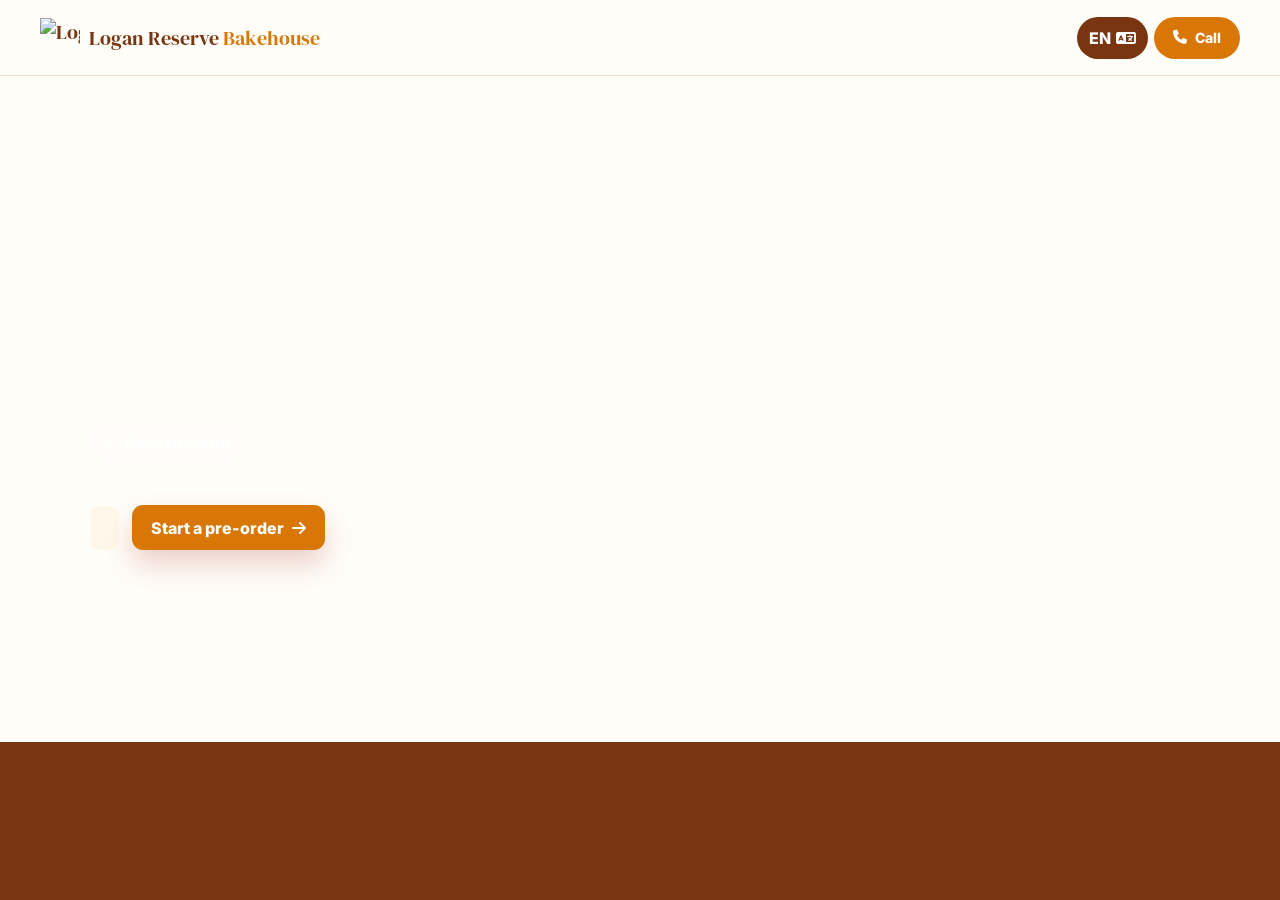
==== banh-mi/index.html @ 77ec1f3f "Update navigation and mobile menu layout" ====
<!DOCTYPE html><html lang="en"><head><meta charset="UTF-8"><meta name="viewport" content="width=device-width, initial-scale=1.0"><title>Banh Mi | Logan Reserve Bakehouse</title><link rel="icon" href="../images/favicon.png"><link rel="preconnect" href="https://fonts.googleapis.com"><link rel="preconnect" href="https://fonts.gstatic.com" crossorigin><link href="https://fonts.googleapis.com/css2?family=DM+Serif+Display&family=Inter:wght@300;400;600;700;800&display=swap" rel="stylesheet"><link rel="stylesheet" href="https://cdnjs.cloudflare.com/ajax/libs/font-awesome/6.4.0/css/all.min.css"><link rel="stylesheet" href="../styles.css"></head><body class="subpage" data-page="category" data-category="banh-mi" data-depth="../"><nav class="nav"><div class="nav-inner"><a href="../" class="nav-logo"><img src="../images/favicon.png" alt="Logan Reserve Bakehouse Logo" class="nav-logo-img"><span>Logan Reserve <strong>Bakehouse</strong></span></a><div class="nav-actions"><button class="language-toggle" type="button" data-lang-toggle><span data-lang-current>EN</span><i class="fa-solid fa-language"></i></button><a href="tel:+61734167399" class="nav-action nav-action--phone"><i class="fa-solid fa-phone"></i><span data-i18n="nav.call">Call</span></a></div></div></nav><main><section class="category-hero"><div class="category-hero-content"><a href="../#menu" class="back-link"><i class="fa-solid fa-arrow-left"></i><span data-i18n="category.back">Back to menu</span></a><h1 id="categoryTitle"></h1><p id="categoryIntro"></p><div class="category-meta"><span class="category-count" id="categoryCount"></span><a class="btn btn-primary" id="categoryOrder" href="../order/"><span data-i18n="category.order">Start a pre-order</span><i class="fa-solid fa-arrow-right"></i></a></div></div></section><section class="listing-section"><div class="container listing-grid" id="categoryItems"></div></section></main><script src="../menu-data.js"></script><script src="../site.js"></script></body></html>
---- styles.css ----
:root {
    --cream: #fff8ea;
    --paper: #fffdf8;
    --white: #ffffff;
    --gold: #d97706;
    --gold-dark: #78350f;
    --green: #166534;
    --ink: #17120d;
    --muted: #6f665c;
    --line: #eadbc3;
    --shadow: 0 20px 55px rgba(69, 26, 3, 0.15);
    --nav-h: 76px;
}

*, *::before, *::after { box-sizing: border-box; margin: 0; padding: 0; }

html {
    scroll-behavior: smooth;
    overflow-x: hidden;
    background: var(--gold-dark);
    max-width: 100%;
    background-color: var(--gold-dark);
}

body {
    min-height: 100%;
    width: 100%;
    overflow-x: hidden;
    background: var(--paper);
    color: var(--ink);
    font-family: "Inter", sans-serif;
    -webkit-font-smoothing: antialiased;
    max-width: 100%;
    background-color: var(--gold-dark);
}

img { display: block; max-width: 100%; height: auto; }
a { color: inherit; text-decoration: none; }
button, input, select, textarea { font: inherit; }

.container {
    width: min(100% - 2.5rem, 1200px);
    margin-inline: auto;
}

.section-snap {
    min-height: 100svh;
    display: flex;
    align-items: center;
    scroll-margin-top: var(--nav-h);
}

.section-title {
    font-family: "DM Serif Display", serif;
    font-size: clamp(2rem, 4vw, 3.2rem);
    line-height: 1.05;
    color: var(--gold-dark);
    letter-spacing: 0;
}

.section-title--light { color: var(--white); }

.section-sub, .section-lead {
    color: var(--muted);
    line-height: 1.75;
    max-width: 680px;
    margin-top: 0.65rem;
}

.section-title-center {
    text-align: center;
    display: grid;
    justify-items: center;
    gap: 0.45rem;
    margin-bottom: 2rem;
}

.eyebrow {
    color: var(--gold);
    font-size: 0.78rem;
    font-weight: 800;
    letter-spacing: 0.08em;
    text-transform: uppercase;
}

.btn {
    display: inline-flex;
    align-items: center;
    justify-content: center;
    gap: 0.5rem;
    min-height: 44px;
    padding: 0.78rem 1.2rem;
    border: 0;
    border-radius: 0.7rem;
    cursor: pointer;
    font-weight: 800;
    transition: transform 0.15s, box-shadow 0.2s, background 0.2s;
}

.btn:hover { transform: translateY(-1px); }
.btn-lg { min-height: 52px; padding-inline: 1.6rem; }
.btn-primary { color: var(--white); background: var(--gold); box-shadow: 0 14px 28px rgba(168, 50, 37, 0.22); }
.btn-primary:hover { background: #8e291f; }
.btn-outline { color: var(--gold-dark); background: var(--white); border: 1px solid var(--line); }
.btn-outline:hover { box-shadow: 0 10px 24px rgba(69, 26, 3, 0.12); }

.nav {
    position: fixed;
    inset: 0 0 auto;
    z-index: 100;
    height: var(--nav-h);
    background: rgba(255, 253, 248, 0.96);
    backdrop-filter: blur(12px);
    border-bottom: 1px solid rgba(234, 219, 195, 0.8);
}

.nav-inner {
    width: min(100% - 1.4rem, 1200px);
    height: 100%;
    margin-inline: auto;
    display: flex;
    align-items: center;
    gap: 1rem;
}

.nav-logo {
    display: inline-flex;
    align-items: center;
    gap: 0.55rem;
    min-width: 0;
    color: var(--gold-dark);
    font-family: "DM Serif Display", serif;
    font-size: 1.25rem;
    white-space: nowrap;
}

.nav-logo strong { color: var(--gold); font-weight: 400; }
.nav-logo-img { width: 40px; height: 40px; object-fit: contain; }

.nav-actions {
    display: flex;
    align-items: center;
    justify-content: flex-end;
    margin-left: auto;
    gap: 0.4rem;
}

.language-toggle, .nav-action {
    display: inline-flex;
    align-items: center;
    justify-content: center;
    min-width: 42px;
    height: 42px;
    border-radius: 999px;
    border: 0;
    color: var(--white);
    cursor: pointer;
}

.language-toggle {
    gap: 0.3rem;
    padding: 0 0.75rem;
    background: var(--gold-dark);
    font-weight: 800;
}

.nav-action {
    --action-color: var(--gold);
    background: var(--action-color);
    padding: 0 0.7rem;
    font-size: 0.88rem;
    font-weight: 800;
}

.nav-action-logo { width: 1.4rem; height: 1.4rem; object-fit: contain; filter: brightness(0) invert(1); }
.nav-action-logo--uber { width: 2rem; }
.nav-action--doordash { --action-color: #eb1700; }
.nav-action--uber { --action-color: #06a85b; min-width: 50px; }
.nav-action--phone { --action-color: var(--gold); gap: 0.45rem; min-width: 86px; }

.hero {
    position: relative;
    min-height: 100svh;
    padding-top: var(--nav-h);
    text-align: center;
    background:
        radial-gradient(circle at 18% 22%, rgba(245, 158, 11, 0.18), transparent 28rem),
        radial-gradient(circle at 82% 68%, rgba(168, 50, 37, 0.12), transparent 26rem),
        var(--cream);
    overflow: hidden;
}

.hero-img {
    position: absolute;
    display: block;
    overflow: hidden;
    border: 5px solid rgba(255,255,255,0.92);
    box-shadow: var(--shadow);
    pointer-events: none;
    z-index: 1;
}

.hero-img img { width: 100%; height: 100%; object-fit: cover; }
.hero-img--left { left: -1.7rem; top: 15%; width: 118px; height: 158px; border-radius: 46% 54% 42% 58%; transform: rotate(-8deg); }
.hero-img--right { right: -1.8rem; bottom: 8%; width: 112px; height: 150px; border-radius: 54% 46% 58% 42%; transform: rotate(8deg); }

.hero-content {
    position: relative;
    z-index: 2;
    width: min(100% - 2.5rem, 740px);
    margin-inline: auto;
    overflow: hidden;
}

.hero-badge {
    display: inline-flex;
    align-items: center;
    gap: 0.55rem;
    margin-bottom: 1.1rem;
    padding: 0.45rem 0.9rem;
    border-radius: 999px;
    background: rgba(255, 255, 255, 0.78);
    color: var(--gold-dark);
    border: 1px solid var(--line);
    font-weight: 800;
    font-size: 0.82rem;
}

.hero-badge-dot {
    width: 9px;
    height: 9px;
    border-radius: 999px;
    background: #22c55e;
    box-shadow: 0 0 0 5px rgba(34, 197, 94, 0.15);
}

.hero-heading {
    font-family: "DM Serif Display", serif;
    font-size: clamp(3.1rem, 8vw, 6rem);
    line-height: 0.98;
    color: var(--gold-dark);
}

.hero-heading-accent { color: var(--gold); }

.hero-sub {
    margin: 1.25rem auto 0;
    color: var(--muted);
    font-size: clamp(1rem, 2vw, 1.2rem);
    line-height: 1.8;
    max-width: 640px;
    overflow-wrap: break-word;
}

.hero-actions {
    display: flex;
    justify-content: center;
    flex-wrap: wrap;
    gap: 0.8rem;
    margin-top: 2rem;
}

.updates-section {
    background: var(--white);
    padding: 5rem 0;
    border-block: 1px solid var(--line);
}

.section-header {
    display: flex;
    align-items: flex-end;
    justify-content: space-between;
    gap: 1rem;
    margin-bottom: 1.5rem;
}

.fb-link {
    display: inline-flex;
    align-items: center;
    gap: 0.45rem;
    color: var(--gold);
    font-weight: 800;
    white-space: nowrap;
}

.updates-scroll {
    display: flex;
    gap: 1rem;
    overflow-x: auto;
    overflow-y: hidden;
    padding-bottom: 0.3rem;
    scroll-snap-type: x proximity;
    scrollbar-width: none;
    overscroll-behavior: contain;
    touch-action: pan-x;
}

.updates-scroll::-webkit-scrollbar { display: none; }

.update-card {
    flex: 0 0 min(315px, calc(100vw - 2.5rem));
    overflow: hidden;
    background: var(--cream);
    border: 1px solid var(--line);
    border-radius: 0.7rem;
    scroll-snap-align: start;
}

.update-card-img { height: 205px; background: var(--line); cursor: pointer; }
.update-card-img img, .update-card-img video { width: 100%; height: 100%; object-fit: cover; }
.update-card-body { padding: 1rem 1.1rem 1.2rem; }
.update-date { display: inline-flex; gap: 0.35rem; color: var(--gold); font-size: 0.76rem; font-weight: 800; margin-bottom: 0.45rem; }
.update-title { color: var(--gold-dark); font-family: "DM Serif Display", serif; font-size: 1.12rem; line-height: 1.25; }

.menu-section {
    background: var(--paper);
    padding: 5.5rem 0;
}

.category-grid {
    display: grid;
    grid-template-columns: 1fr;
    gap: 1rem;
}

.category-card {
    position: relative;
    min-height: 250px;
    overflow: hidden;
    border-radius: 0.8rem;
    background-image: var(--card-image);
    background-size: cover;
    background-position: center;
    box-shadow: var(--shadow);
    isolation: isolate;
    transition: transform 0.18s, box-shadow 0.2s;
}

.category-card:hover {
    transform: translateY(-3px);
    box-shadow: 0 26px 65px rgba(69, 26, 3, 0.2);
}

.category-card-shade {
    position: absolute;
    inset: 0;
    z-index: -1;
    background: linear-gradient(180deg, rgba(23, 18, 13, 0.08), rgba(23, 18, 13, 0.76));
}

.category-card-content {
    min-height: inherit;
    display: flex;
    flex-direction: column;
    justify-content: flex-end;
    gap: 0.5rem;
    padding: 1.2rem;
    color: var(--white);
}

.category-card-icon {
    width: 44px;
    height: 44px;
    display: inline-flex;
    align-items: center;
    justify-content: center;
    border-radius: 999px;
    background: rgba(255,255,255,0.18);
    border: 1px solid rgba(255,255,255,0.32);
}

.category-card-title {
    font-family: "DM Serif Display", serif;
    font-size: 2rem;
    line-height: 1.05;
}

.category-card-copy {
    max-width: 34rem;
    color: rgba(255,255,255,0.88);
    line-height: 1.55;
    font-weight: 600;
}

.category-card-meta {
    display: inline-flex;
    align-items: center;
    gap: 0.45rem;
    width: fit-content;
    margin-top: 0.2rem;
    color: var(--cream);
    font-weight: 800;
    font-size: 0.88rem;
}

.about-section {
    background: var(--cream);
    padding: 5.5rem 0;
}

.about-grid {
    display: grid;
    gap: 2rem;
    align-items: center;
}

.about-copy {
    display: grid;
    gap: 1rem;
}

.about-copy p:not(.eyebrow) {
    color: var(--muted);
    line-height: 1.85;
    font-size: 1.05rem;
}

.about-photo {
    overflow: hidden;
    border-radius: 0.8rem;
    box-shadow: var(--shadow);
    background: var(--line);
}

.about-photo img {
    width: 100%;
    height: min(60svh, 520px);
    object-fit: cover;
    cursor: pointer;
}

.embed-frame {
    overflow: hidden;
    border-radius: 0.8rem;
    border: 1px solid var(--line);
    box-shadow: var(--shadow);
    background: var(--cream);
}

.embed-frame iframe {
    display: block;
    width: 100%;
    min-height: 390px;
    border: 0;
}

.location-section {
    background: var(--gold-dark);
    color: var(--white);
    padding: 6rem 0;
}

.location-grid {
    display: grid;
    gap: 2rem;
    align-items: center;
}

.location-intro {
    color: #f5dfb7;
    margin-top: 0.7rem;
    line-height: 1.75;
}

.location-details {
    display: grid;
    gap: 1.35rem;
    margin-top: 2rem;
}

.location-item {
    display: flex;
    align-items: flex-start;
    gap: 1rem;
}

.location-icon {
    width: 46px;
    height: 46px;
    display: inline-flex;
    align-items: center;
    justify-content: center;
    flex: 0 0 auto;
    border-radius: 0.6rem;
    background: rgba(255,255,255,0.1);
    color: #ffd98a;
}

.location-item h4 { margin-bottom: 0.32rem; }
.location-item a, .hours { color: #f5dfb7; line-height: 1.65; font-size: 0.94rem; }
.location-phone { font-size: 1.35rem !important; font-weight: 800; }
.hours { display: grid; grid-template-columns: auto auto; gap: 0.25rem 1rem; }
.location-map iframe { min-height: 430px; }

.lightbox {
    position: fixed;
    inset: 0;
    z-index: 999;
    display: none;
    align-items: center;
    justify-content: center;
    padding: 1rem;
    background: rgba(0,0,0,0.86);
    cursor: pointer;
}

.lightbox.open { display: flex; }
.lightbox img { max-width: 100%; max-height: 90svh; border-radius: 0.7rem; object-fit: contain; }
.lightbox-close {
    position: absolute;
    top: 1rem;
    right: 1.2rem;
    color: var(--white);
    background: transparent;
    border: 0;
    font-size: 2rem;
    cursor: pointer;
}

.subpage {
    padding-top: var(--nav-h);
    background: var(--paper);
}

.category-hero {
    position: relative;
    min-height: 58svh;
    display: flex;
    align-items: flex-end;
    color: var(--white);
    background-image: linear-gradient(180deg, rgba(23,18,13,0.1), rgba(23,18,13,0.82)), var(--hero-image);
    background-size: cover;
    background-position: center;
}

.category-hero-content {
    width: min(100% - 2.5rem, 1100px);
    margin: 0 auto;
    padding: 5rem 0 3rem;
}

.back-link {
    display: inline-flex;
    align-items: center;
    gap: 0.45rem;
    width: fit-content;
    min-height: 42px;
    padding: 0.5rem 0.82rem;
    border-radius: 999px;
    background: rgba(255,255,255,0.14);
    color: var(--white);
    border: 1px solid rgba(255,255,255,0.28);
    font-weight: 800;
    margin-bottom: 1.2rem;
}

.category-hero h1 {
    font-family: "DM Serif Display", serif;
    font-size: clamp(3rem, 7vw, 5.6rem);
    line-height: 0.98;
}

.category-hero p {
    max-width: 680px;
    margin-top: 1rem;
    color: rgba(255,255,255,0.9);
    font-size: 1.12rem;
    line-height: 1.7;
}

.category-meta {
    display: flex;
    align-items: center;
    flex-wrap: wrap;
    gap: 0.8rem;
    margin-top: 1.4rem;
}

.category-count {
    display: inline-flex;
    align-items: center;
    min-height: 44px;
    padding: 0.5rem 0.9rem;
    border-radius: 0.65rem;
    color: var(--gold-dark);
    background: var(--cream);
    font-weight: 800;
}

.listing-section {
    padding: 4rem 0 5rem;
}

.listing-grid {
    display: grid;
    grid-template-columns: 1fr;
    gap: 0.8rem;
}

.listing-item {
    display: flex;
    align-items: center;
    justify-content: space-between;
    gap: 1rem;
    padding: 1rem 1.1rem;
    border: 1px solid var(--line);
    border-radius: 0.65rem;
    background: var(--white);
}

.listing-item h3 {
    font-size: 1rem;
    line-height: 1.35;
}

.listing-item strong {
    color: var(--gold);
    white-space: nowrap;
}

.order-page {
    min-height: 100svh;
    padding: calc(var(--nav-h) + 3rem) 0 4rem;
    background: linear-gradient(135deg, var(--cream), var(--paper));
}

.order-layout {
    display: grid;
    gap: 2rem;
    align-items: start;
}

.order-copy {
    display: grid;
    gap: 1rem;
}

.order-card {
    background: var(--white);
    border: 1px solid var(--line);
    border-radius: 0.8rem;
    box-shadow: var(--shadow);
    padding: 1.25rem;
}

.order-form {
    display: grid;
    gap: 1rem;
}

.form-grid {
    display: grid;
    grid-template-columns: 1fr;
    gap: 1rem;
}

.form-field {
    display: grid;
    gap: 0.4rem;
}

.form-field label {
    color: var(--gold-dark);
    font-weight: 800;
    font-size: 0.9rem;
}

.form-field input, .form-field select, .form-field textarea {
    width: 100%;
    border: 1px solid var(--line);
    border-radius: 0.6rem;
    min-height: 46px;
    padding: 0.75rem 0.82rem;
    background: var(--paper);
    color: var(--ink);
}

.form-field textarea { min-height: 120px; resize: vertical; }
.form-field--full { grid-column: 1 / -1; }

.order-message {
    padding: 0.85rem 1rem;
    border-radius: 0.65rem;
    background: #ecfdf5;
    color: var(--green);
    font-weight: 800;
    line-height: 1.5;
}

@media (min-width: 720px) {
    .category-grid { grid-template-columns: repeat(2, 1fr); }
    .form-grid { grid-template-columns: repeat(2, 1fr); }
    .listing-grid { grid-template-columns: repeat(2, 1fr); }
}

@media (min-width: 940px) {
    .hero-img--left { left: 4%; top: 48%; width: 230px; height: 310px; }
    .hero-img--right { right: 4%; top: 44%; bottom: auto; width: 220px; height: 300px; }
    .category-grid { grid-template-columns: repeat(3, 1fr); }
    .about-grid, .location-grid, .order-layout { grid-template-columns: 1fr 1fr; }
}

@media (max-width: 820px) {
    :root { --nav-h: 72px; }
    .nav-inner { gap: 0.45rem; }
    .nav-logo span { display: none; }
    .nav-actions { gap: 0.32rem; }
    .language-toggle { min-width: 50px; padding: 0 0.55rem; }
    .nav-action { min-width: 38px; height: 38px; padding-inline: 0.55rem; }
    .nav-action--phone { min-width: 38px; }
    .nav-action-label--phone { display: none; }
    .nav-action-logo { width: 1.25rem; }
    .nav-action-logo--uber { width: 1.7rem; }
    .container, .hero-content, .category-hero-content { width: min(100% - 1.5rem, 1200px); }
    .section-header { align-items: flex-start; flex-direction: column; }
    .hours { grid-template-columns: 1fr; }
}

@media (max-width: 620px) {
    .nav-logo-img { width: 42px; height: 42px; }
    .hero-heading { font-size: 2.28rem; }
    .hero-sub { font-size: 0.96rem; }
    .category-grid {
        grid-template-columns: repeat(3, minmax(0, 1fr));
        gap: 0.55rem;
    }
    .category-card {
        min-height: 118px;
        border-radius: 0.65rem;
        box-shadow: 0 12px 28px rgba(69, 26, 3, 0.16);
    }
    .category-card-shade {
        background: linear-gradient(180deg, rgba(23, 18, 13, 0.12), rgba(23, 18, 13, 0.74));
    }
    .category-card-content {
        align-items: center;
        justify-content: center;
        gap: 0.35rem;
        min-height: 118px;
        padding: 0.55rem 0.35rem;
        text-align: center;
    }
    .category-card-icon {
        width: 32px;
        height: 32px;
        font-size: 0.84rem;
    }
    .category-card-title {
        font-family: "Inter", sans-serif;
        font-size: 0.78rem;
        font-weight: 800;
        line-height: 1.16;
        overflow-wrap: anywhere;
    }
    .category-card-copy,
    .category-card-meta {
        display: none;
    }
}

@media (max-width: 430px) {
    .category-grid { gap: 0.45rem; }
    .category-card { min-height: 104px; }
    .category-card-content { min-height: 104px; }
    .category-card-title { font-size: 0.7rem; }
    .category-card-icon {
        width: 30px;
        height: 30px;
    }
}
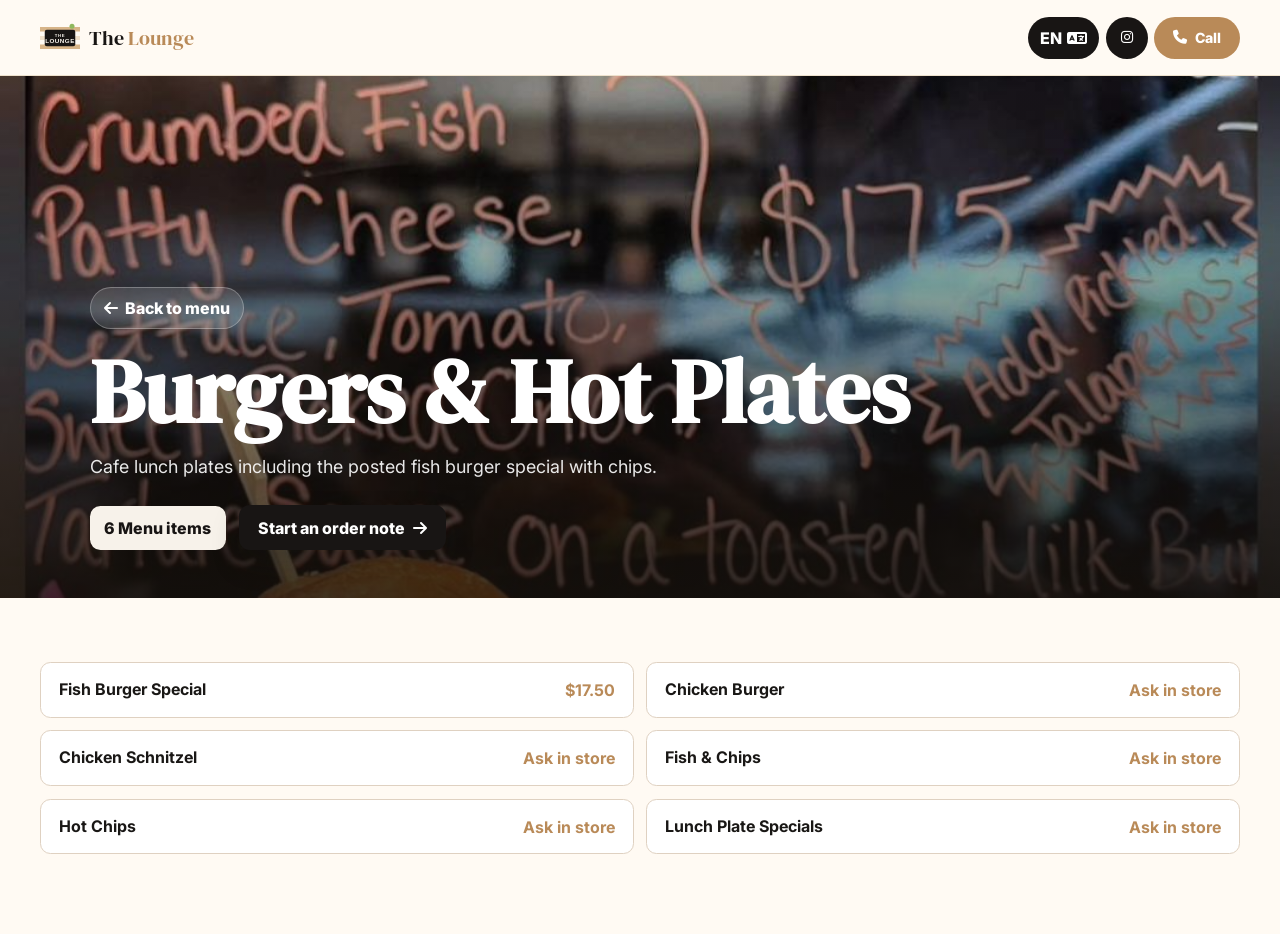
==== commit cd89a33b: "Creation" ====
--- a/banh-mi/index.html
+++ b/banh-mi/index.html
@@ -1 +1 @@
-<!DOCTYPE html><html lang="en"><head><meta charset="UTF-8"><meta name="viewport" content="width=device-width, initial-scale=1.0"><title>Banh Mi | Logan Reserve Bakehouse</title><link rel="icon" href="../images/favicon.png"><link rel="preconnect" href="https://fonts.googleapis.com"><link rel="preconnect" href="https://fonts.gstatic.com" crossorigin><link href="https://fonts.googleapis.com/css2?family=DM+Serif+Display&family=Inter:wght@300;400;600;700;800&display=swap" rel="stylesheet"><link rel="stylesheet" href="https://cdnjs.cloudflare.com/ajax/libs/font-awesome/6.4.0/css/all.min.css"><link rel="stylesheet" href="../styles.css"></head><body class="subpage" data-page="category" data-category="banh-mi" data-depth="../"><nav class="nav"><div class="nav-inner"><a href="../" class="nav-logo"><img src="../images/favicon.png" alt="Logan Reserve Bakehouse Logo" class="nav-logo-img"><span>Logan Reserve <strong>Bakehouse</strong></span></a><div class="nav-actions"><button class="language-toggle" type="button" data-lang-toggle><span data-lang-current>EN</span><i class="fa-solid fa-language"></i></button><a href="tel:+61734167399" class="nav-action nav-action--phone"><i class="fa-solid fa-phone"></i><span data-i18n="nav.call">Call</span></a></div></div></nav><main><section class="category-hero"><div class="category-hero-content"><a href="../#menu" class="back-link"><i class="fa-solid fa-arrow-left"></i><span data-i18n="category.back">Back to menu</span></a><h1 id="categoryTitle"></h1><p id="categoryIntro"></p><div class="category-meta"><span class="category-count" id="categoryCount"></span><a class="btn btn-primary" id="categoryOrder" href="../order/"><span data-i18n="category.order">Start a pre-order</span><i class="fa-solid fa-arrow-right"></i></a></div></div></section><section class="listing-section"><div class="container listing-grid" id="categoryItems"></div></section></main><script src="../menu-data.js"></script><script src="../site.js"></script></body></html>
+<!DOCTYPE html><html lang="en"><head><meta charset="UTF-8"><meta name="viewport" content="width=device-width, initial-scale=1.0"><title>Menu | The Lounge Cafe and Eatery</title><link rel="icon" href="../images/lounge-logo.svg"><link rel="preconnect" href="https://fonts.googleapis.com"><link rel="preconnect" href="https://fonts.gstatic.com" crossorigin><link href="https://fonts.googleapis.com/css2?family=DM+Serif+Display&family=Inter:wght@300;400;600;700;800&display=swap" rel="stylesheet"><link rel="stylesheet" href="https://cdnjs.cloudflare.com/ajax/libs/font-awesome/6.4.0/css/all.min.css"><link rel="stylesheet" href="../styles.css"></head><body class="subpage" data-page="category" data-category="banh-mi" data-depth="../"><nav class="nav"><div class="nav-inner"><a href="../" class="nav-logo"><img src="../images/lounge-logo.svg" alt="The Lounge Cafe and Eatery logo" class="nav-logo-img"><span>The <strong>Lounge</strong></span></a><div class="nav-actions"><button class="language-toggle" type="button" data-lang-toggle aria-label="Switch language"><span data-lang-current>EN</span><i class="fa-solid fa-language"></i></button><a href="https://www.instagram.com/thelounge.lr/" target="_blank" rel="noopener" class="nav-action nav-action--instagram" aria-label="Follow The Lounge on Instagram"><i class="fa-brands fa-instagram"></i></a><a href="tel:+61730869706" class="nav-action nav-action--phone"><i class="fa-solid fa-phone"></i><span data-i18n="nav.call">Call</span></a></div></div></nav><main><section class="category-hero"><div class="category-hero-content"><a href="../#menu" class="back-link"><i class="fa-solid fa-arrow-left"></i><span data-i18n="category.back">Back to menu</span></a><h1 id="categoryTitle"></h1><p id="categoryIntro"></p><div class="category-meta"><span class="category-count" id="categoryCount"></span><a class="btn btn-primary" id="categoryOrder" href="../order/"><span data-i18n="category.order">Start an order note</span><i class="fa-solid fa-arrow-right"></i></a></div></div></section><section class="listing-section"><div class="container listing-grid" id="categoryItems"></div></section></main><script src="../menu-data.js"></script><script src="../site.js"></script></body></html>
--- a/styles.css
+++ b/styles.css
@@ -1,14 +1,15 @@
 :root {
-    --cream: #fff8ea;
-    --paper: #fffdf8;
+    --cream: #f7f2ea;
+    --paper: #fffaf3;
     --white: #ffffff;
-    --gold: #d97706;
-    --gold-dark: #78350f;
-    --green: #166534;
-    --ink: #17120d;
-    --muted: #6f665c;
-    --line: #eadbc3;
-    --shadow: 0 20px 55px rgba(69, 26, 3, 0.15);
+    --gold: #b98a58;
+    --gold-dark: #181514;
+    --green: #8fb85d;
+    --coral: #ee8b7d;
+    --ink: #191715;
+    --muted: #70665c;
+    --line: #dfd1c1;
+    --shadow: 0 20px 55px rgba(24, 21, 20, 0.16);
     --nav-h: 76px;
 }
 
@@ -39,7 +40,8 @@
 button, input, select, textarea { font: inherit; }
 
 .container {
-    width: min(100% - 2.5rem, 1200px);
+    width: calc(100% - 2.5rem);
+    max-width: 1200px;
     margin-inline: auto;
 }
 
@@ -99,8 +101,8 @@
 
 .btn:hover { transform: translateY(-1px); }
 .btn-lg { min-height: 52px; padding-inline: 1.6rem; }
-.btn-primary { color: var(--white); background: var(--gold); box-shadow: 0 14px 28px rgba(168, 50, 37, 0.22); }
-.btn-primary:hover { background: #8e291f; }
+.btn-primary { color: var(--white); background: var(--gold-dark); box-shadow: 0 14px 28px rgba(24, 21, 20, 0.22); }
+.btn-primary:hover { background: #312a25; }
 .btn-outline { color: var(--gold-dark); background: var(--white); border: 1px solid var(--line); }
 .btn-outline:hover { box-shadow: 0 10px 24px rgba(69, 26, 3, 0.12); }
 
@@ -109,13 +111,14 @@
     inset: 0 0 auto;
     z-index: 100;
     height: var(--nav-h);
-    background: rgba(255, 253, 248, 0.96);
+    background: rgba(255, 250, 243, 0.96);
     backdrop-filter: blur(12px);
     border-bottom: 1px solid rgba(234, 219, 195, 0.8);
 }
 
 .nav-inner {
-    width: min(100% - 1.4rem, 1200px);
+    width: calc(100% - 1.4rem);
+    max-width: 1200px;
     height: 100%;
     margin-inline: auto;
     display: flex;
@@ -174,8 +177,8 @@
 
 .nav-action-logo { width: 1.4rem; height: 1.4rem; object-fit: contain; filter: brightness(0) invert(1); }
 .nav-action-logo--uber { width: 2rem; }
-.nav-action--doordash { --action-color: #eb1700; }
-.nav-action--uber { --action-color: #06a85b; min-width: 50px; }
+.nav-action--instagram { --action-color: #181514; }
+.nav-action--maps { --action-color: var(--green); }
 .nav-action--phone { --action-color: var(--gold); gap: 0.45rem; min-width: 86px; }
 
 .hero {
@@ -184,8 +187,8 @@
     padding-top: var(--nav-h);
     text-align: center;
     background:
-        radial-gradient(circle at 18% 22%, rgba(245, 158, 11, 0.18), transparent 28rem),
-        radial-gradient(circle at 82% 68%, rgba(168, 50, 37, 0.12), transparent 26rem),
+        radial-gradient(circle at 18% 22%, rgba(143, 184, 93, 0.18), transparent 28rem),
+        radial-gradient(circle at 82% 68%, rgba(238, 139, 125, 0.16), transparent 26rem),
         var(--cream);
     overflow: hidden;
 }
@@ -207,7 +210,8 @@
 .hero-content {
     position: relative;
     z-index: 2;
-    width: min(100% - 2.5rem, 740px);
+    width: calc(100% - 2.5rem);
+    max-width: 740px;
     margin-inline: auto;
     overflow: hidden;
 }
@@ -278,7 +282,7 @@
     display: inline-flex;
     align-items: center;
     gap: 0.45rem;
-    color: var(--gold);
+    color: var(--gold-dark);
     font-weight: 800;
     white-space: nowrap;
 }
@@ -300,7 +304,7 @@
 .update-card {
     flex: 0 0 min(315px, calc(100vw - 2.5rem));
     overflow: hidden;
-    background: var(--cream);
+    background: #f5efe5;
     border: 1px solid var(--line);
     border-radius: 0.7rem;
     scroll-snap-align: start;
@@ -338,7 +342,7 @@
 
 .category-card:hover {
     transform: translateY(-3px);
-    box-shadow: 0 26px 65px rgba(69, 26, 3, 0.2);
+    box-shadow: 0 26px 65px rgba(24, 21, 20, 0.22);
 }
 
 .category-card-shade {
@@ -365,7 +369,7 @@
     align-items: center;
     justify-content: center;
     border-radius: 999px;
-    background: rgba(255,255,255,0.18);
+    background: rgba(255,255,255,0.2);
     border: 1px solid rgba(255,255,255,0.32);
 }
 
@@ -457,7 +461,7 @@
 }
 
 .location-intro {
-    color: #f5dfb7;
+    color: #e8d4ba;
     margin-top: 0.7rem;
     line-height: 1.75;
 }
@@ -483,11 +487,11 @@
     flex: 0 0 auto;
     border-radius: 0.6rem;
     background: rgba(255,255,255,0.1);
-    color: #ffd98a;
+    color: #d9f1a2;
 }
 
 .location-item h4 { margin-bottom: 0.32rem; }
-.location-item a, .hours { color: #f5dfb7; line-height: 1.65; font-size: 0.94rem; }
+.location-item a, .hours { color: #e8d4ba; line-height: 1.65; font-size: 0.94rem; }
 .location-phone { font-size: 1.35rem !important; font-weight: 800; }
 .hours { display: grid; grid-template-columns: auto auto; gap: 0.25rem 1rem; }
 .location-map iframe { min-height: 430px; }
@@ -534,7 +538,8 @@
 }
 
 .category-hero-content {
-    width: min(100% - 2.5rem, 1100px);
+    width: calc(100% - 2.5rem);
+    max-width: 1100px;
     margin: 0 auto;
     padding: 5rem 0 3rem;
 }
@@ -681,8 +686,8 @@
 .order-message {
     padding: 0.85rem 1rem;
     border-radius: 0.65rem;
-    background: #ecfdf5;
-    color: var(--green);
+    background: #eef7e5;
+    color: #355b24;
     font-weight: 800;
     line-height: 1.5;
 }
@@ -711,13 +716,34 @@
     .nav-action-label--phone { display: none; }
     .nav-action-logo { width: 1.25rem; }
     .nav-action-logo--uber { width: 1.7rem; }
-    .container, .hero-content, .category-hero-content { width: min(100% - 1.5rem, 1200px); }
+    .container, .hero-content, .category-hero-content { width: calc(100% - 1.5rem); }
     .section-header { align-items: flex-start; flex-direction: column; }
     .hours { grid-template-columns: 1fr; }
 }
 
 @media (max-width: 620px) {
+    .nav { overflow: hidden; }
+    .nav-inner {
+        position: relative;
+        width: 100%;
+        max-width: none;
+        padding-inline: 0.7rem;
+    }
+    .nav-actions {
+        display: none;
+    }
     .nav-logo-img { width: 42px; height: 42px; }
+    .nav-action--maps { display: none; }
+    .nav-action--instagram { display: none; }
+    .nav-actions { gap: 0.2rem; }
+    .language-toggle { min-width: 46px; width: 46px; padding: 0; }
+    .language-toggle i { display: none; }
+    .hero-img--right { display: none; }
+    .hero-img--left { left: -0.8rem; top: 17%; width: 92px; height: 128px; }
+    .hero-content {
+        width: calc(100vw - 1.5rem);
+        max-width: 340px;
+    }
     .hero-heading { font-size: 2.28rem; }
     .hero-sub { font-size: 0.96rem; }
     .category-grid {
@@ -759,6 +785,7 @@
 }
 
 @media (max-width: 430px) {
+    .nav-action--instagram { display: none; }
     .category-grid { gap: 0.45rem; }
     .category-card { min-height: 104px; }
     .category-card-content { min-height: 104px; }
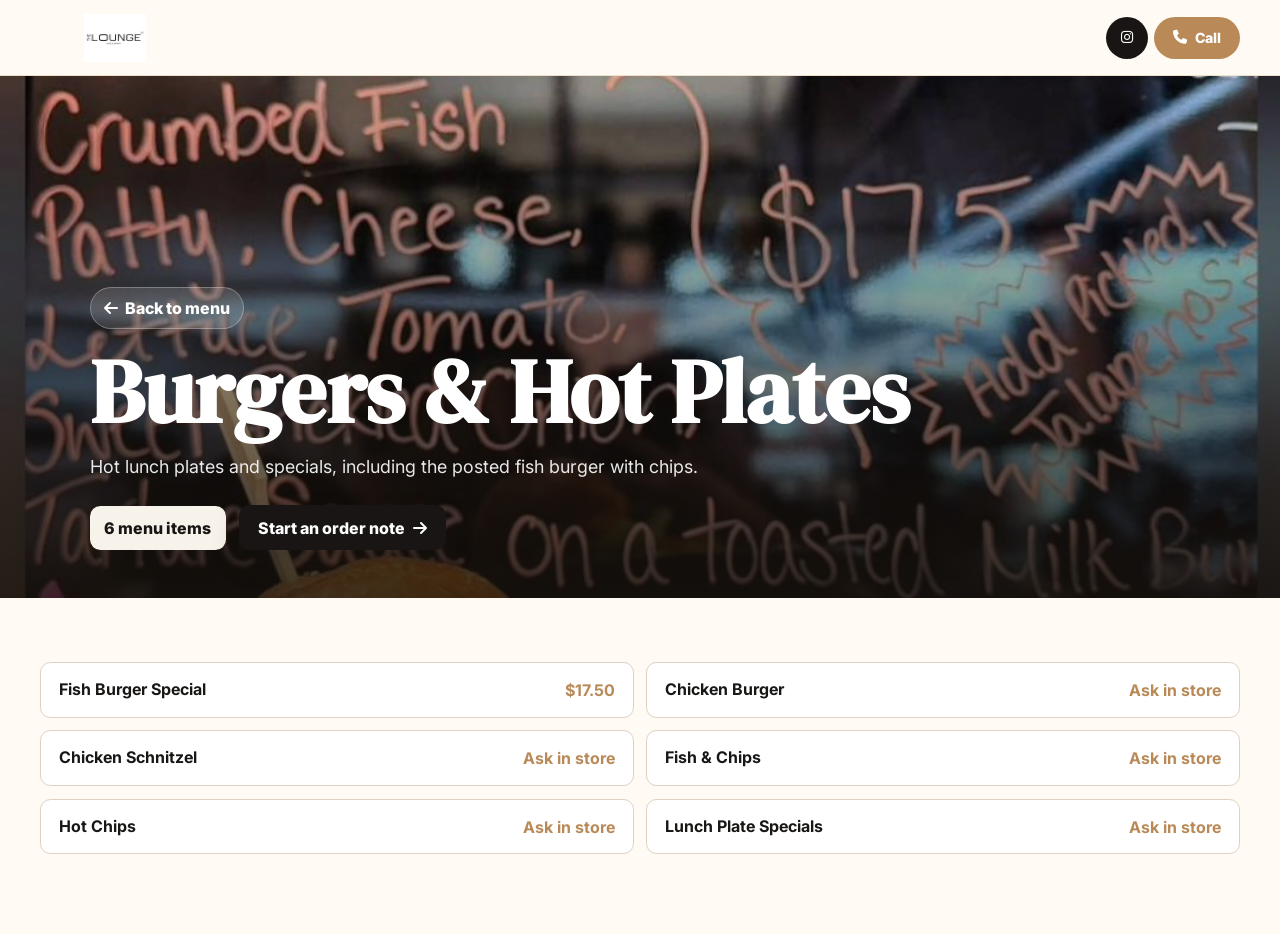
==== commit 77085f82: "No language toggle, better images" ====
--- a/banh-mi/index.html
+++ b/banh-mi/index.html
@@ -1 +1 @@
-<!DOCTYPE html><html lang="en"><head><meta charset="UTF-8"><meta name="viewport" content="width=device-width, initial-scale=1.0"><title>Menu | The Lounge Cafe and Eatery</title><link rel="icon" href="../images/lounge-logo.svg"><link rel="preconnect" href="https://fonts.googleapis.com"><link rel="preconnect" href="https://fonts.gstatic.com" crossorigin><link href="https://fonts.googleapis.com/css2?family=DM+Serif+Display&family=Inter:wght@300;400;600;700;800&display=swap" rel="stylesheet"><link rel="stylesheet" href="https://cdnjs.cloudflare.com/ajax/libs/font-awesome/6.4.0/css/all.min.css"><link rel="stylesheet" href="../styles.css"></head><body class="subpage" data-page="category" data-category="banh-mi" data-depth="../"><nav class="nav"><div class="nav-inner"><a href="../" class="nav-logo"><img src="../images/lounge-logo.svg" alt="The Lounge Cafe and Eatery logo" class="nav-logo-img"><span>The <strong>Lounge</strong></span></a><div class="nav-actions"><button class="language-toggle" type="button" data-lang-toggle aria-label="Switch language"><span data-lang-current>EN</span><i class="fa-solid fa-language"></i></button><a href="https://www.instagram.com/thelounge.lr/" target="_blank" rel="noopener" class="nav-action nav-action--instagram" aria-label="Follow The Lounge on Instagram"><i class="fa-brands fa-instagram"></i></a><a href="tel:+61730869706" class="nav-action nav-action--phone"><i class="fa-solid fa-phone"></i><span data-i18n="nav.call">Call</span></a></div></div></nav><main><section class="category-hero"><div class="category-hero-content"><a href="../#menu" class="back-link"><i class="fa-solid fa-arrow-left"></i><span data-i18n="category.back">Back to menu</span></a><h1 id="categoryTitle"></h1><p id="categoryIntro"></p><div class="category-meta"><span class="category-count" id="categoryCount"></span><a class="btn btn-primary" id="categoryOrder" href="../order/"><span data-i18n="category.order">Start an order note</span><i class="fa-solid fa-arrow-right"></i></a></div></div></section><section class="listing-section"><div class="container listing-grid" id="categoryItems"></div></section></main><script src="../menu-data.js"></script><script src="../site.js"></script></body></html>+<!DOCTYPE html><html lang="en"><head><meta charset="UTF-8"><meta name="viewport" content="width=device-width, initial-scale=1.0"><title>Menu | The Lounge Cafe and Eatery</title><link rel="icon" href="../images/lounge-logo.jpg"><link rel="preconnect" href="https://fonts.googleapis.com"><link rel="preconnect" href="https://fonts.gstatic.com" crossorigin><link href="https://fonts.googleapis.com/css2?family=DM+Serif+Display&family=Inter:wght@300;400;600;700;800&display=swap" rel="stylesheet"><link rel="stylesheet" href="https://cdnjs.cloudflare.com/ajax/libs/font-awesome/6.4.0/css/all.min.css"><link rel="stylesheet" href="../styles.css"></head><body class="subpage" data-page="category" data-category="banh-mi" data-depth="../"><nav class="nav"><div class="nav-inner"><a href="../" class="nav-logo" aria-label="Back home"><img src="../images/lounge-logo.jpg" alt="The Lounge Cafe and Eatery logo" class="nav-logo-img nav-logo-img--wide"></a><div class="nav-actions"><a href="https://www.instagram.com/thelounge.lr/" target="_blank" rel="noopener" class="nav-action nav-action--instagram" aria-label="Follow The Lounge on Instagram"><i class="fa-brands fa-instagram"></i></a><a href="tel:+61730869706" class="nav-action nav-action--phone"><i class="fa-solid fa-phone"></i><span>Call</span></a></div></div></nav><main><section class="category-hero"><div class="category-hero-content"><a href="../#menu" class="back-link"><i class="fa-solid fa-arrow-left"></i><span>Back to menu</span></a><h1 id="categoryTitle"></h1><p id="categoryIntro"></p><div class="category-meta"><span class="category-count" id="categoryCount"></span><a class="btn btn-primary" id="categoryOrder" href="../order/"><span>Start an order note</span><i class="fa-solid fa-arrow-right"></i></a></div></div></section><section class="listing-section"><div class="container listing-grid" id="categoryItems"></div></section></main><script src="../menu-data.js"></script><script src="../site.js"></script></body></html>
--- a/styles.css
+++ b/styles.css
@@ -139,6 +139,7 @@
 
 .nav-logo strong { color: var(--gold); font-weight: 400; }
 .nav-logo-img { width: 40px; height: 40px; object-fit: contain; }
+.nav-logo-img--wide { width: 150px; height: 48px; object-fit: contain; }
 
 .nav-actions {
     display: flex;
@@ -148,7 +149,7 @@
     gap: 0.4rem;
 }
 
-.language-toggle, .nav-action {
+.nav-action {
     display: inline-flex;
     align-items: center;
     justify-content: center;
@@ -160,13 +161,6 @@
     cursor: pointer;
 }
 
-.language-toggle {
-    gap: 0.3rem;
-    padding: 0 0.75rem;
-    background: var(--gold-dark);
-    font-weight: 800;
-}
-
 .nav-action {
     --action-color: var(--gold);
     background: var(--action-color);
@@ -175,8 +169,6 @@
     font-weight: 800;
 }
 
-.nav-action-logo { width: 1.4rem; height: 1.4rem; object-fit: contain; filter: brightness(0) invert(1); }
-.nav-action-logo--uber { width: 2rem; }
 .nav-action--instagram { --action-color: #181514; }
 .nav-action--maps { --action-color: var(--green); }
 .nav-action--phone { --action-color: var(--gold); gap: 0.45rem; min-width: 86px; }
@@ -710,12 +702,9 @@
     .nav-inner { gap: 0.45rem; }
     .nav-logo span { display: none; }
     .nav-actions { gap: 0.32rem; }
-    .language-toggle { min-width: 50px; padding: 0 0.55rem; }
     .nav-action { min-width: 38px; height: 38px; padding-inline: 0.55rem; }
     .nav-action--phone { min-width: 38px; }
     .nav-action-label--phone { display: none; }
-    .nav-action-logo { width: 1.25rem; }
-    .nav-action-logo--uber { width: 1.7rem; }
     .container, .hero-content, .category-hero-content { width: calc(100% - 1.5rem); }
     .section-header { align-items: flex-start; flex-direction: column; }
     .hours { grid-template-columns: 1fr; }
@@ -733,11 +722,10 @@
         display: none;
     }
     .nav-logo-img { width: 42px; height: 42px; }
+    .nav-logo-img--wide { width: 118px; height: 40px; }
     .nav-action--maps { display: none; }
     .nav-action--instagram { display: none; }
     .nav-actions { gap: 0.2rem; }
-    .language-toggle { min-width: 46px; width: 46px; padding: 0; }
-    .language-toggle i { display: none; }
     .hero-img--right { display: none; }
     .hero-img--left { left: -0.8rem; top: 17%; width: 92px; height: 128px; }
     .hero-content {
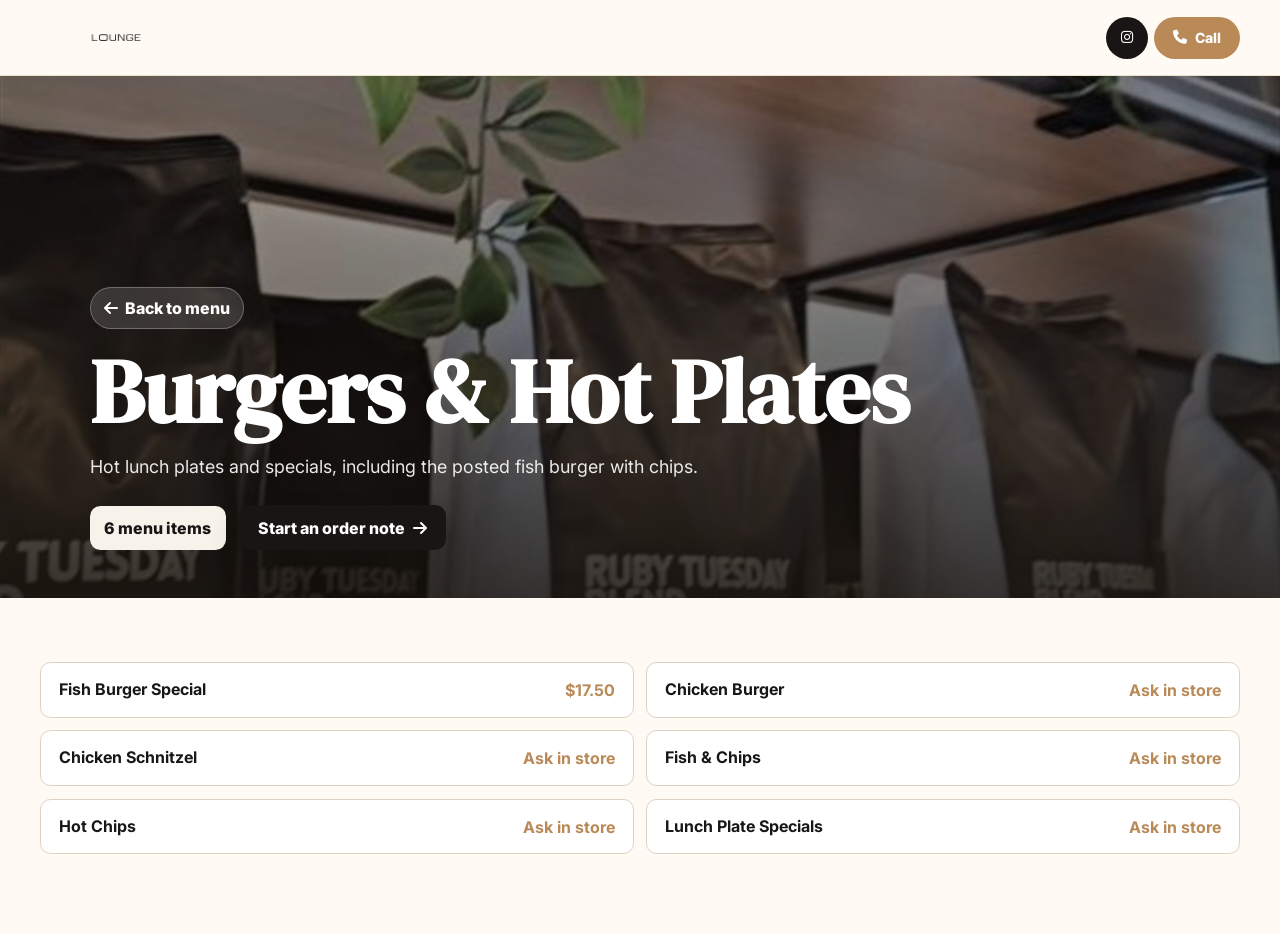
==== commit d5424b5c: "Fix videos" ====
--- a/banh-mi/index.html
+++ b/banh-mi/index.html
@@ -1 +1 @@
-<!DOCTYPE html><html lang="en"><head><meta charset="UTF-8"><meta name="viewport" content="width=device-width, initial-scale=1.0"><title>Menu | The Lounge Cafe and Eatery</title><link rel="icon" href="../images/lounge-logo.jpg"><link rel="preconnect" href="https://fonts.googleapis.com"><link rel="preconnect" href="https://fonts.gstatic.com" crossorigin><link href="https://fonts.googleapis.com/css2?family=DM+Serif+Display&family=Inter:wght@300;400;600;700;800&display=swap" rel="stylesheet"><link rel="stylesheet" href="https://cdnjs.cloudflare.com/ajax/libs/font-awesome/6.4.0/css/all.min.css"><link rel="stylesheet" href="../styles.css"></head><body class="subpage" data-page="category" data-category="banh-mi" data-depth="../"><nav class="nav"><div class="nav-inner"><a href="../" class="nav-logo" aria-label="Back home"><img src="../images/lounge-logo.jpg" alt="The Lounge Cafe and Eatery logo" class="nav-logo-img nav-logo-img--wide"></a><div class="nav-actions"><a href="https://www.instagram.com/thelounge.lr/" target="_blank" rel="noopener" class="nav-action nav-action--instagram" aria-label="Follow The Lounge on Instagram"><i class="fa-brands fa-instagram"></i></a><a href="tel:+61730869706" class="nav-action nav-action--phone"><i class="fa-solid fa-phone"></i><span>Call</span></a></div></div></nav><main><section class="category-hero"><div class="category-hero-content"><a href="../#menu" class="back-link"><i class="fa-solid fa-arrow-left"></i><span>Back to menu</span></a><h1 id="categoryTitle"></h1><p id="categoryIntro"></p><div class="category-meta"><span class="category-count" id="categoryCount"></span><a class="btn btn-primary" id="categoryOrder" href="../order/"><span>Start an order note</span><i class="fa-solid fa-arrow-right"></i></a></div></div></section><section class="listing-section"><div class="container listing-grid" id="categoryItems"></div></section></main><script src="../menu-data.js"></script><script src="../site.js"></script></body></html>+<!DOCTYPE html><html lang="en"><head><meta charset="UTF-8"><meta name="viewport" content="width=device-width, initial-scale=1.0"><title>Menu | The Lounge Cafe and Eatery</title><link rel="icon" href="../images/logo-transparent.png"><link rel="preconnect" href="https://fonts.googleapis.com"><link rel="preconnect" href="https://fonts.gstatic.com" crossorigin><link href="https://fonts.googleapis.com/css2?family=DM+Serif+Display&family=Inter:wght@300;400;600;700;800&display=swap" rel="stylesheet"><link rel="stylesheet" href="https://cdnjs.cloudflare.com/ajax/libs/font-awesome/6.4.0/css/all.min.css"><link rel="stylesheet" href="../styles.css"></head><body class="subpage" data-page="category" data-category="banh-mi" data-depth="../"><nav class="nav"><div class="nav-inner"><a href="../" class="nav-logo" aria-label="Back home"><img src="../images/logo-transparent.png" alt="The Lounge Cafe and Eatery logo" class="nav-logo-img nav-logo-img--wide"></a><div class="nav-actions"><a href="https://www.instagram.com/thelounge.lr/" target="_blank" rel="noopener" class="nav-action nav-action--instagram" aria-label="Follow The Lounge on Instagram"><i class="fa-brands fa-instagram"></i></a><a href="tel:+61730869706" class="nav-action nav-action--phone"><i class="fa-solid fa-phone"></i><span>Call</span></a></div></div></nav><main><section class="category-hero"><div class="category-hero-content"><a href="../#menu" class="back-link"><i class="fa-solid fa-arrow-left"></i><span>Back to menu</span></a><h1 id="categoryTitle"></h1><p id="categoryIntro"></p><div class="category-meta"><span class="category-count" id="categoryCount"></span><a class="btn btn-primary" id="categoryOrder" href="../order/"><span>Start an order note</span><i class="fa-solid fa-arrow-right"></i></a></div></div></section><section class="listing-section"><div class="container listing-grid" id="categoryItems"></div></section></main><script src="../menu-data.js"></script><script src="../site.js"></script></body></html>
--- a/styles.css
+++ b/styles.css
@@ -11,6 +11,7 @@
     --line: #dfd1c1;
     --shadow: 0 20px 55px rgba(24, 21, 20, 0.16);
     --nav-h: 76px;
+    --fb-gradient: linear-gradient(45deg, #0d5fd6 0%, #1877f2 55%, #3ba0ff 100%);
 }
 
 *, *::before, *::after { box-sizing: border-box; margin: 0; padding: 0; }
@@ -169,6 +170,7 @@
     font-weight: 800;
 }
 
+.nav-action--facebook { --action-color: #1877f2; }
 .nav-action--instagram { --action-color: #181514; }
 .nav-action--maps { --action-color: var(--green); }
 .nav-action--phone { --action-color: var(--gold); gap: 0.45rem; min-width: 86px; }
@@ -274,17 +276,29 @@
     display: inline-flex;
     align-items: center;
     gap: 0.45rem;
-    color: var(--gold-dark);
     font-weight: 800;
     white-space: nowrap;
-}
+    padding: 0.5rem 1rem;
+    border-radius: 999px;
+    background: var(--fb-gradient);
+    color: var(--white);
+    font-size: 0.88rem;
+    transition: opacity 0.15s, transform 0.15s;
+}
+
+.fb-link:hover {
+    opacity: 0.9;
+    transform: translateY(-1px);
+}
+
+.fb-link .fa-facebook-f, .fb-link .fa-facebook { font-size: 1.05rem; }
 
 .updates-scroll {
     display: flex;
     gap: 1rem;
     overflow-x: auto;
     overflow-y: hidden;
-    padding-bottom: 0.3rem;
+    padding-bottom: 0.5rem;
     scroll-snap-type: x proximity;
     scrollbar-width: none;
     overscroll-behavior: contain;
@@ -293,20 +307,42 @@
 
 .updates-scroll::-webkit-scrollbar { display: none; }
 
-.update-card {
-    flex: 0 0 min(315px, calc(100vw - 2.5rem));
+.update-card--fb {
+    flex: 0 0 min(300px, calc(85vw));
     overflow: hidden;
-    background: #f5efe5;
+    background: var(--white);
     border: 1px solid var(--line);
-    border-radius: 0.7rem;
+    border-radius: 0.85rem;
     scroll-snap-align: start;
-}
-
-.update-card-img { height: 205px; background: var(--line); cursor: pointer; }
-.update-card-img img, .update-card-img video { width: 100%; height: 100%; object-fit: cover; }
-.update-card-body { padding: 1rem 1.1rem 1.2rem; }
-.update-date { display: inline-flex; gap: 0.35rem; color: var(--gold); font-size: 0.76rem; font-weight: 800; margin-bottom: 0.45rem; }
-.update-title { color: var(--gold-dark); font-family: "DM Serif Display", serif; font-size: 1.12rem; line-height: 1.25; }
+    box-shadow: 0 4px 18px rgba(24, 21, 20, 0.08);
+    transition: transform 0.18s, box-shadow 0.18s;
+}
+
+.update-card--fb:hover {
+    transform: translateY(-2px);
+    box-shadow: 0 10px 32px rgba(24, 21, 20, 0.13);
+}
+
+.update-card-media-wrap {
+    position: relative;
+    width: 100%;
+    aspect-ratio: 1 / 1;
+    background: var(--line);
+    overflow: hidden;
+}
+
+.update-card-media { width: 100%; height: 100%; object-fit: cover; display: block; cursor: pointer; }
+
+.update-card-body { padding: 0.9rem 1rem 1.1rem; }
+.update-card-caption {
+    color: var(--ink);
+    font-size: 0.88rem;
+    line-height: 1.58;
+    display: -webkit-box;
+    -webkit-line-clamp: 4;
+    -webkit-box-orient: vertical;
+    overflow: hidden;
+}
 
 .menu-section {
     background: var(--paper);
@@ -688,6 +724,7 @@
     .category-grid { grid-template-columns: repeat(2, 1fr); }
     .form-grid { grid-template-columns: repeat(2, 1fr); }
     .listing-grid { grid-template-columns: repeat(2, 1fr); }
+    .update-card--fb { flex: 0 0 min(280px, calc(45vw)); }
 }
 
 @media (min-width: 940px) {
@@ -695,6 +732,7 @@
     .hero-img--right { right: 4%; top: 44%; bottom: auto; width: 220px; height: 300px; }
     .category-grid { grid-template-columns: repeat(3, 1fr); }
     .about-grid, .location-grid, .order-layout { grid-template-columns: 1fr 1fr; }
+    .update-card--fb { flex: 0 0 260px; }
 }
 
 @media (max-width: 820px) {
@@ -719,12 +757,11 @@
         padding-inline: 0.7rem;
     }
     .nav-actions {
-        display: none;
+        display: flex;
     }
     .nav-logo-img { width: 42px; height: 42px; }
     .nav-logo-img--wide { width: 118px; height: 40px; }
     .nav-action--maps { display: none; }
-    .nav-action--instagram { display: none; }
     .nav-actions { gap: 0.2rem; }
     .hero-img--right { display: none; }
     .hero-img--left { left: -0.8rem; top: 17%; width: 92px; height: 128px; }
@@ -770,10 +807,11 @@
     .category-card-meta {
         display: none;
     }
+    .fb-link span { display: none; }
+    .fb-link { padding: 0.5rem 0.7rem; }
 }
 
 @media (max-width: 430px) {
-    .nav-action--instagram { display: none; }
     .category-grid { gap: 0.45rem; }
     .category-card { min-height: 104px; }
     .category-card-content { min-height: 104px; }
